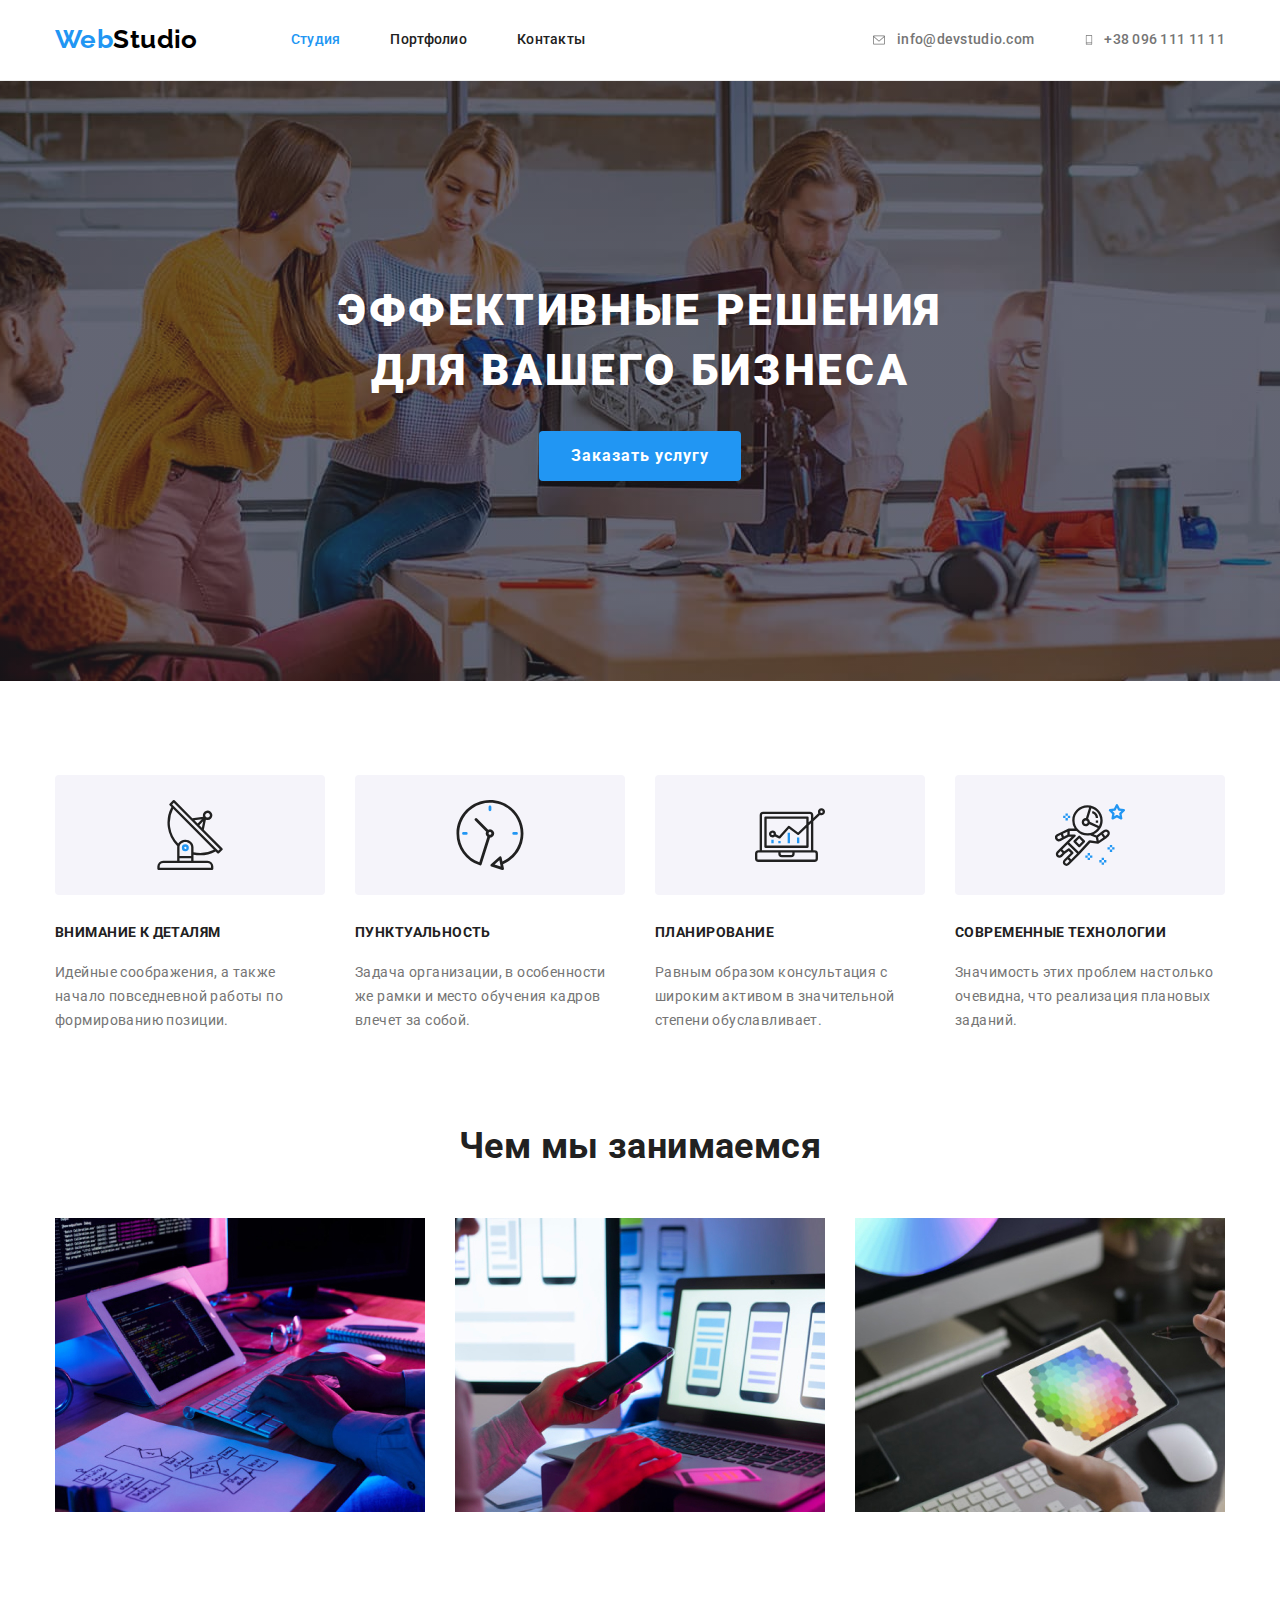
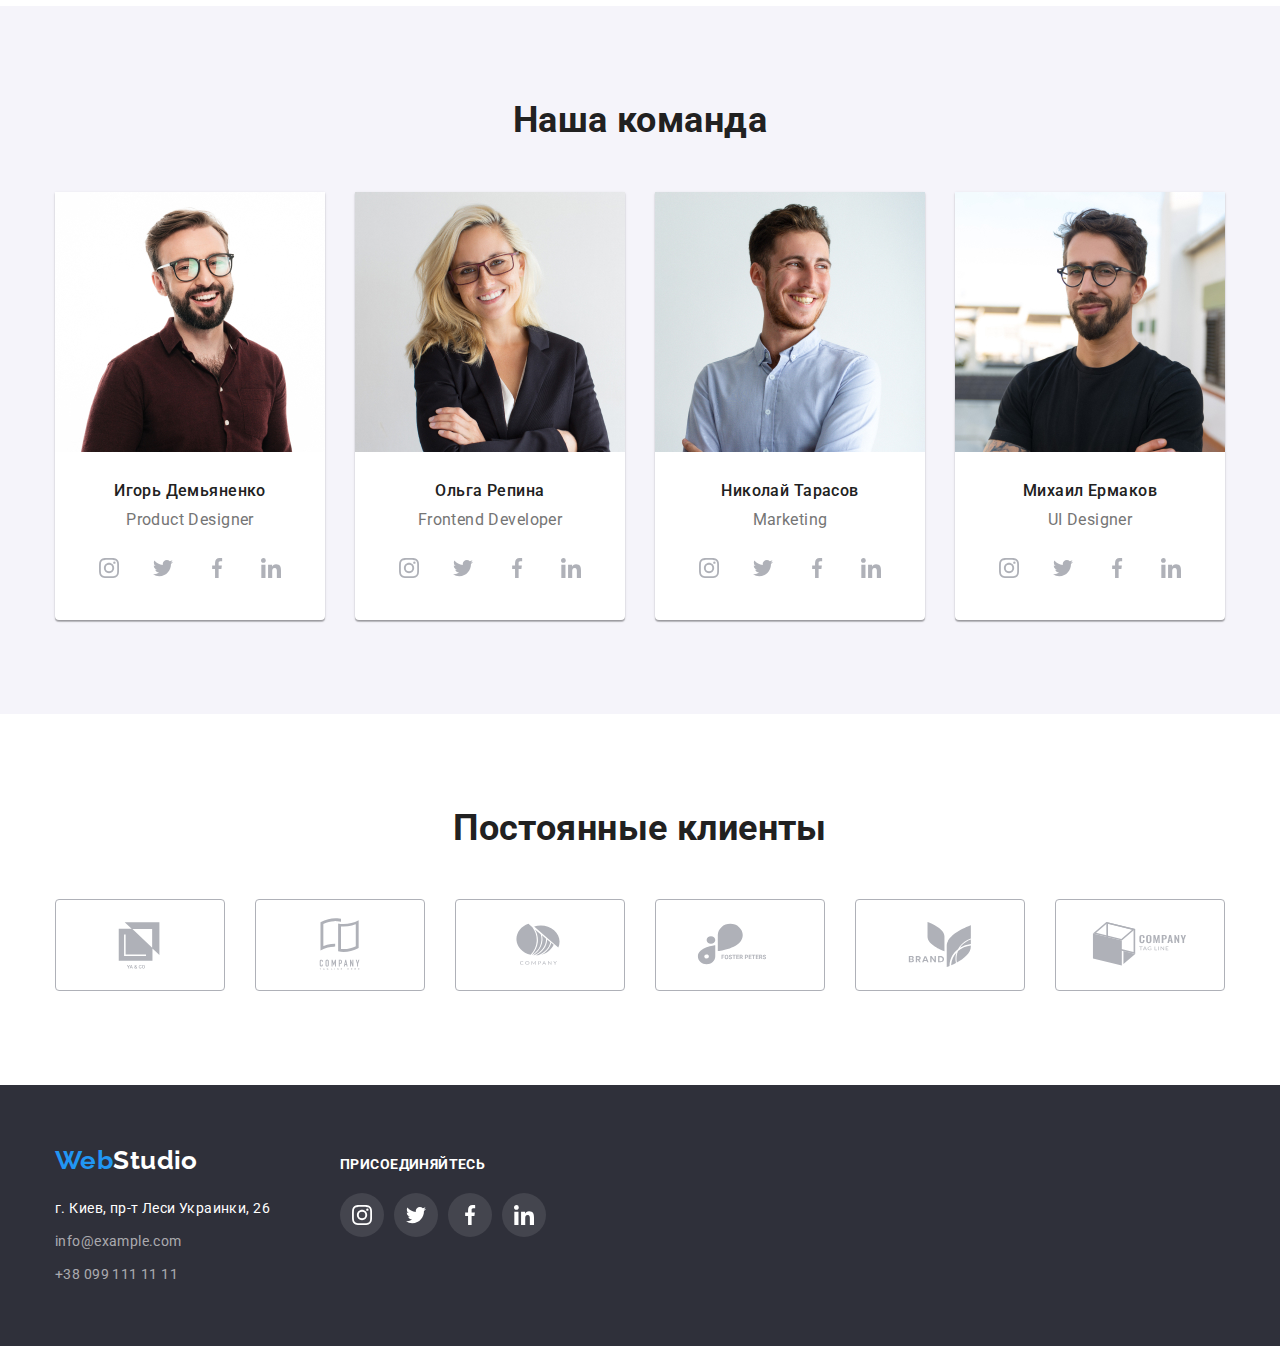
==== index.html @ bf995c3b "Initial commit" ====
<!DOCTYPE html>
<html lang="ru">
  <head>
    <meta charset="UTF-8" />
    <meta http-equiv="X-UA-Compatible" content="IE=edge" />
    <meta name="viewport" content="width=device-width, initial-scale=1.0" />
    <title>WebStudio</title>

    <link rel="preconnect" href="https://fonts.googleapis.com" />
    <link rel="preconnect" href="https://fonts.gstatic.com" crossorigin />
    <link
      href="https://fonts.googleapis.com/css2?family=Raleway:wght@700&family=Roboto:wght@400;500;700;900&display=swap"
      rel="stylesheet"
    />

    <link
      rel="stylesheet"
      href="https://cdnjs.cloudflare.com/ajax/libs/modern-normalize/1.1.0/modern-normalize.min.css"
    />

    <link rel="stylesheet" href="./css/style.css" />
  </head>

  <body>
    <header class="page-header">
      <div class="container main-container">
        <nav class="main-nav">
          <a href="./index.html" class="logo">Web<span class="accent">Studio</span></a>

          <ul class="site-nav list">
            <li class="item"><a href="" class="nav-link current">Студия</a></li>
            <li class="item"><a href="./portfolio.html" class="nav-link">Портфолио</a></li>
            <li class="item"><a href="" class="nav-link">Контакты</a></li>
          </ul>
        </nav>

        <ul class="contact-nav list">
          <li class="item">
            <div class="icon-envelope">
              <a href="mailto:info@devstudio.com" class="contact-link">
                <svg width="16" height="12" class="svg-envelope">
                  <use href="./images/icons.svg#icon-envelope"></use></svg>info@devstudio.com</a>
            </div>
          </li>
          <li class="item">
            <div class="icon-smartphone">
              <a href="tel:+380961111111" class="contact-link">
                <svg width="10" height="16" class="svg-smartphone">
                  <use href="./images/icons.svg#icon-smartphone"></use></svg>+38 096 111 11 11</a>
            </div>
          </li>
        </ul>
      </div>
    </header>
     

    <main>
      <section class="hero">
        <h1 class="hero-tittle">Эффективные решения для вашего бизнеса</h1>
        <button type="button" class="button">Заказать услугу</button>
      </section>

      <section class="section-first">
        <div class="container">
          <h2 class="visually-hidden">Преимущества</h2>
          <ul class="feature-list">
            <li class="item">
              <div class="icon-antenna">
                <svg width="70" height="70">
                  <use href="./images/icons.svg#icon-antenna"></use>
                </svg>
              </div>
              <h3 class="feature-tittle">Внимание к деталям</h3>
              <p class="feature-text">
                Идейные соображения, а также начало повседневной работы по формированию позиции.
              </p>
            </li>
            <li class="item">
              <div class="icon-clock">
                <svg width="70" height="70">
                  <use href="./images/icons.svg#icon-clock"></use>
                </svg>
              </div>
              <h3 class="feature-tittle">Пунктуальность</h3>
              <p class="feature-text">
                Задача организации, в особенности же рамки и место обучения кадров влечет за собой.
              </p>
            </li>
            <li class="item">
              <div class="icon-diagram">
                <svg width="70" height="70">
                  <use href="./images/icons.svg#icon-diagram"></use>
                </svg>
              </div>
              <h3 class="feature-tittle">Планирование</h3>
              <p class="feature-text">
                Равным образом консультация с широким активом в значительной степени обуславливает.
              </p>
            </li>
            <li class="item">
              <div class="icon-astronaut">
                <svg width="70" height="70">
                  <use href="./images/icons.svg#icon-astronaut"></use>
                </svg>
              </div>
              <h3 class="feature-tittle">Современные технологии</h3>
              <p class="feature-text">
                Значимость этих проблем настолько очевидна, что реализация плановых заданий.
              </p>
            </li>
          </ul>
        </div>
      </section>

      <section class="section-second">
        <div class="container">
          <h2 class="section-tittle">Чем мы занимаемся</h2>
          <ul class="feature-list">
            <li class="feature-list-item">
              <img class="services-img" src="./images/box1.jpg" alt="Вид услуги" width="370" />
            </li>
            <li class="feature-list-item">
              <img class="services-img" src="./images/box2.jpg" alt="Вид услуги" width="370" />
            </li>
            <li class="feature-list-item">
              <img class="services-img" src="./images/box3.jpg" alt="Вид услуги" width="370" />
            </li>
          </ul>
        </div>
      </section>

      <section class="section-third">
        <div class="container">
          <h2 class="section-tittle">Наша команда</h2>
          <ul class="feature-list">
            <li class="feature-list-employee">
              <img class="employee-img" src="./images/emp1.jpg" alt="Работник Игорь" width="270" />
              <div class="profession-employee">
                <h3 class="employee-name">Игорь Демьяненко</h3>
                <p class="employee-text">Product Designer</p>
                <ul class="social-network-items">
                  <li class="list">
                    <a href="https://www.instagram.com/" class="link-instagram">
                      <svg width="20" height="20" class="svg-instagram">
                        <use href="./images/icons.svg#icon-instagram"></use>
                      </svg>
                    </a>
                  </li>
                  <li class="list">
                    <a href="https://twitter.com/" class="link-twitter">
                      <svg width="20" height="20" class="svg-twitter">
                        <use href="./images/icons.svg#icon-twitter"></use>
                      </svg>
                    </a>
                  </li>
                  <li class="list">
                    <a href="https://uk-ua.facebook.com/" class="link-facebook">
                      <svg width="20" height="20" class="svg-facebook">
                        <use href="./images/icons.svg#icon-facebook"></use>
                      </svg>
                    </a>
                  </li>
                  <li class="list">
                    <a href="https://ru.linkedin.com/" class="link-linkedin">
                      <svg width="20" height="20" class="svg-linkedin">
                        <use href="./images/icons.svg#icon-linkedin"></use>
                      </svg>
                    </a>
                  </li>
                </ul>
              </div>
            </li>
            <li class="feature-list-employee">
              <img class="employee-img" src="./images/emp2.jpg" alt="Работник Ольга" width="270" />
              <div class="profession-employee">
                <h3 class="employee-name">Ольга Репина</h3>
                <p class="employee-text">Frontend Developer</p>
                <ul class="social-network-items">
                  <li class="list">
                    <a href="https://www.instagram.com/" class="link-instagram">
                      <svg width="20" height="20" class="svg-instagram">
                        <use href="./images/icons.svg#icon-instagram"></use>
                      </svg>
                    </a>
                  </li>
                  <li class="list">
                    <a href="https://twitter.com/" class="link-twitter">
                      <svg width="20" height="20" class="svg-twitter">
                        <use href="./images/icons.svg#icon-twitter"></use>
                      </svg>
                    </a>
                  </li>
                  <li class="list">
                    <a href="https://uk-ua.facebook.com/" class="link-facebook">
                      <svg width="20" height="20" class="svg-facebook">
                        <use href="./images/icons.svg#icon-facebook"></use>
                      </svg>
                    </a>
                  </li>
                  <li class="list">
                    <a href="https://ru.linkedin.com/" class="link-linkedin">
                      <svg width="20" height="20" class="svg-linkedin">
                        <use href="./images/icons.svg#icon-linkedin"></use>
                      </svg>
                    </a>
                  </li>
                </ul>
              </div>
            </li>
            <li class="feature-list-employee">
              <img
                class="employee-img"
                src="./images/emp3.jpg"
                alt="Работник Николай"
                width="270"
              />
              <div class="profession-employee">
                <h3 class="employee-name">Николай Тарасов</h3>
                <p class="employee-text">Marketing</p>
                <ul class="social-network-items">
                  <li class="list">
                    <a href="https://www.instagram.com/" class="link-instagram">
                      <svg width="20" height="20" class="svg-instagram">
                        <use href="./images/icons.svg#icon-instagram"></use>
                      </svg>
                    </a>
                  </li>
                  <li class="list">
                    <a href="https://twitter.com/" class="link-twitter">
                      <svg width="20" height="20" class="svg-twitter">
                        <use href="./images/icons.svg#icon-twitter"></use>
                      </svg>
                    </a>
                  </li>
                  <li class="list">
                    <a href="https://uk-ua.facebook.com/" class="link-facebook">
                      <svg width="20" height="20" class="svg-facebook">
                        <use href="./images/icons.svg#icon-facebook"></use>
                      </svg>
                    </a>
                  </li>
                  <li class="list">
                    <a href="https://ru.linkedin.com/" class="link-linkedin">
                      <svg width="20" height="20" class="svg-linkedin">
                        <use href="./images/icons.svg#icon-linkedin"></use>
                      </svg>
                    </a>
                  </li>
                </ul>
              </div>  
            </li>
            <li class="feature-list-employee">
              <img class="employee-img" src="./images/emp4.jpg" alt="Работник Михаил" width="270" />
              <div class="profession-employee">
                <h3 class="employee-name">Михаил Ермаков</h3>
                <p class="employee-text">UI Designer</p>
                <ul class="social-network-items">
                  <li class="list">
                    <a href="https://www.instagram.com/" class="link-instagram">
                      <svg width="20" height="20" class="svg-instagram">
                        <use href="./images/icons.svg#icon-instagram"></use>
                      </svg>
                    </a>
                  </li>
                  <li class="list">
                    <a href="https://twitter.com/" class="link-twitter">
                      <svg width="20" height="20" class="svg-twitter">
                        <use href="./images/icons.svg#icon-twitter"></use>
                      </svg>
                    </a>
                  </li>
                  <li class="list">
                    <a href="https://uk-ua.facebook.com/" class="link-facebook">
                      <svg width="20" height="20" class="svg-facebook">
                        <use href="./images/icons.svg#icon-facebook"></use>
                      </svg>
                    </a>
                  </li>
                  <li class="list">
                    <a href="https://ru.linkedin.com/" class="link-linkedin">
                      <svg width="20" height="20" class="svg-linkedin">
                        <use href="./images/icons.svg#icon-linkedin"></use>
                      </svg>
                    </a>
                  </li>
                </ul>
              </div>
            </li>
          </ul>
        </div>
      </section>

      <section class="section-fourth">
        <div class="container">
          <h2 class="section-tittle">Постоянные клиенты</h2>
          <ul class="feature-list">
            <li class="feature-list-clients">
              <a href="" class="link-clients">
                <svg width="106" height="60" class="svg-client1">
                  <use href="./images/sprite.svg#icon-client1"></use>
                </svg>
              </a>
            </li>
            <li class="feature-list-clients">
              <a href="" class="link-clients">
                <svg width="106" height="60" class="svg-client2">
                  <use href="./images/sprite.svg#icon-client2"></use>
                </svg>
              </a>
            </li>
            <li class="feature-list-clients">
              <a href="" class="link-clients">
                <svg width="106" height="60" class="svg-client3">
                  <use href="./images/sprite.svg#icon-client3"></use>
                </svg>
              </a>
            </li>
            <li class="feature-list-clients">
              <a href="" class="link-clients">
                <svg width="106" height="60" class="svg-client4">
                  <use href="./images/sprite.svg#icon-client4"></use>
                </svg>
              </a>
            </li>
            <li class="feature-list-clients">
              <a href="" class="link-clients">
                <svg width="106" height="60" class="svg-client5">
                  <use href="./images/sprite.svg#icon-client5"></use>
                </svg>
              </a>
            </li>
            <li class="feature-list-clients">
              <a href="" class="link-clients">
                <svg width="106" height="60" class="svg-client6">
                  <use href="./images/sprite.svg#icon-client6"></use>
                </svg>
              </a>
            </li>
          </ul>
        </div>
      </section>
    </main>

    <footer class="footer">
      <div class="container container-footer">
        <div class="first-footer-flex-container">
          <div class="footer-logo-container">
            <a href="" class="logo">Web<span class="accent">Studio</span></a>
            <address>
              <ul class="footer-contact list">
                <li class="footer-contact-item">
                  <a href="" class="footer-nav-address">г. Киев, пр-т Леси Украинки, 26</a>
                </li>
                <li class="footer-contact-item">
                  <a href="mailto:info@example.com" class="contact-link">info@example.com</a>
                </li>
                <li class="footer-contact-item">
                  <a href="tel:+380991111111" class="contact-link">+38 099 111 11 11</a>
                </li>
              </ul>
            </address>
          </div>
        </div>

        <div class="second-footer-flex-container">
          <h2 class="feature-tittle">Присоединяйтесь</h2>
          <ul class="footer-network-items">
            <li class="list">
              <a href="https://www.instagram.com/" class="link-instagram">
                <svg width="20" height="20" class="svg-inst">
                  <use href="./images/icons.svg#icon-instagram2"></use>
                </svg>
              </a>
            </li>
            <li class="list">
              <a href="https://twitter.com/" class="link-twitter">
                <svg width="20" height="20" class="svg-twitter">
                  <use href="./images/icons.svg#icon-twitter2"></use>
                </svg>
              </a>
            </li>
            <li class="list">
              <a href="https://uk-ua.facebook.com/" class="link-facebook">
                <svg width="20" height="20" class="svg-facebook">
                  <use href="./images/icons.svg#icon-facebook2"></use>
                </svg>
              </a>
            </li>
            <li class="list">
              <a href="https://ru.linkedin.com/" class="link-linkedin">
                <svg width="20" height="20" class="svg-linkedin">
                  <use href="./images/icons.svg#icon-linkedin2"></use>
                </svg>
              </a>
            </li>
          </ul>
        </div>
      </div>
    </footer>
  </body>
</html>
---- css/style.css ----
:root {
  --primary-text-color: #212121;
  --secondary-text-color: #757575;
  --accent-color: #2196f3;
  --bcg-color: #2f303a;
  --primary-letter-spacing: 0.03em;
  --secondary-letter-spacing: 0.02em;
  --hero-letter-spacing: 0.06em;
}

body {
  color: var(--primary-text-color);
  background-color: #fff;

  font-size: 14px;
  font-family: Roboto, sans-serif;
  letter-spacing: var(--primary-letter-spacing);
}

h,
p {
  margin: 0;
}

ul {
  padding: 0;
}

.hero-tittle {
  margin: 0 auto 30px;

  letter-spacing: var(--hero-letter-spacing);
  font-weight: 900;
  font-size: 44px;
  max-width: 696px;
  line-height: 1.36;
  text-align: center;
  text-transform: uppercase;
}

.hero {
  padding: 200px 0px;
  margin: auto;
  text-align: center;

  background-image: linear-gradient(rgba(47, 48, 58, 0.4), rgba(47, 48, 58, 0.4)),
    url('../images/bcg-img.jpg');

  background-repeat: no-repeat;
  background-position: 50% 50%;
  max-width: 1600px;
}

/* Добавляем иконки в хедер и стилизируем их */

/* Конверт */

.icon-envelope {
  fill: #757575;
}

.icon-envelope:hover {
  fill: #2196f3;
}

.svg-envelope {
  margin-right: 10px;
}

.contact-nav .contact-link {
  display: flex;
  align-items: center;
}

/* Телефон */

.icon-smartphone {
  fill: #757575;
}

.icon-smartphone:hover {
  fill: #2196f3;
}

.svg-smartphone {
  margin-right: 10px;
}

/* Добавляем иконки в feature-list и стилизируем их */

.icon-antenna,
.icon-clock,
.icon-diagram,
.icon-astronaut {
  display: flex;
  width: 270px;
  height: 120px;
  background: #f5f4fa;
  border-radius: 4px;
  justify-content: center;
  align-items: center;
  margin-bottom: 30px;
}

/* Добавляем иконки соц.сетей и стилизируем их */

.social-network-items {
  display: flex;
  justify-content: center;
}

.social-network-items li + li {
  margin-left: 10px;
}

.link-instagram,
.link-twitter,
.link-facebook,
.link-linkedin {
  display: flex;
  justify-content: center;
  align-items: center;
  width: 44px;
  height: 44px;
  border-radius: 50%;
}

.link-instagram:hover,
.link-twitter:hover,
.link-facebook:hover,
.link-linkedin:hover,
.link-instagram:focus,
.link-twitter:focus,
.link-facebook:focus,
.link-linkedin:focus {
  background-color: #2196f3;
}

.svg-instagram,
.svg-twitter,
.svg-facebook,
.svg-linkedin {
  fill: #afb1b8;
}

.link-instagram:hover .svg-instagram,
.link-twitter:hover .svg-twitter,
.link-facebook:hover .svg-facebook,
.link-linkedin:hover .svg-linkedin,
.link-instagram:focus .svg-instagram,
.link-twitter:focus .svg-twitter,
.link-facebook:focus .svg-facebook,
.link-linkedin:focus .svg-linkedin {
  fill: #ffffff;
}

/* Стилизируем иконки наших клиентов */

.feature-list-clients {
  width: calc((100%-150px) / 6);
  height: 92px;

  cursor: pointer;
}

.link-clients {
  display: flex;
  justify-content: center;
  align-items: center;
  width: 170px;
  height: 92px;
  border: 1px solid #afb1b8;
  border-radius: 4px;
}

.feature-list-clients:hover .link-clients {
  border: 1px solid #2196f3;
}

.svg-client1,
.svg-client2,
.svg-client3,
.svg-client4,
.svg-client5,
.svg-client6 {
  fill: #afb1b8;
}

.link-clients:hover .svg-client1,
.link-clients:hover .svg-client2,
.link-clients:hover .svg-client3,
.link-clients:hover .svg-client4,
.link-clients:hover .svg-client5,
.link-clients:hover .svg-client6,
.link-clients:focus .svg-client1,
.link-clients:focus .svg-client2,
.link-clients:focus .svg-client3,
.link-clients:focus .svg-client4,
.link-clients:focus .svg-client5,
.link-clients:focus .svg-client6 {
  fill: #2196f3;
}

.both-of-sections,
.section-third,
.section-fourth {
  padding-top: 94px;
  padding-bottom: 94px;
}

h2 {
  margin-top: 0;
  margin-bottom: 0;
}

.feature-list,
.list {
  padding: 0;
  margin: 0;
  list-style: none;
}

.feature-list {
  display: flex;
}

.feature-list .item {
  width: 270px;
}

.projects-description {
  padding: 24px 24px;
  border-bottom: 1px solid #eeeeee;
  border-right: 1px solid #eeeeee;
  border-left: 1px solid #eeeeee;
}

.project-tittle {
  margin-bottom: 4px;
  font-size: 18px;
  line-height: 2;
  letter-spacing: var(--hero-letter-spacing);
}

.project-text {
  margin-top: 0;
  margin-bottom: 0px;
  color: var(--secondary-text-color);
  font-size: 16px;
  line-height: 1.88;
}

.feature-tittle {
  margin-top: 0px;
  margin-bottom: 20px;

  font-size: 14px;
  line-height: 1.14;
  text-transform: uppercase;
}

.logo {
  color: var(--accent-color);

  font-family: Raleway, sans-serif;
  font-weight: 700;
  font-size: 26px;
  line-height: 1.2;
  text-decoration: none;
}

.container > .logo {
  display: inline-block;
  margin-bottom: 20px;
}

.container {
  margin-left: auto;
  margin-right: auto;
  width: 1200px;
  padding-right: 15px;
  padding-left: 15px;
}

.page-header {
  border-bottom: 1px solid #ececec;
}

.accent {
  color: #000000;
}

.footer .logo .accent {
  color: #ffffff;
}

.site-nav .nav-link {
  color: var(--primary-text-color);
}

.contact-nav .contact-link,
.feature-text,
.employee-text {
  color: var(--secondary-text-color);
}

.site-nav .nav-link,
.contact-nav .contact-link,
.footer-nav-address,
.footer-contact .contact-link {
  text-decoration: none;
}

.footer-contact {
  display: inline-block;
}

.footer {
  padding-top: 60px;
  padding-bottom: 60px;
}

.feature-text,
.footer-contact.list {
  line-height: 1.71;
}

.feature-text {
  margin-top: 0;
  margin-bottom: 0;
}

.footer-contact.list {
  font-weight: 400;
}

address {
  font-style: normal;
}

.section-tittle {
  margin-bottom: 50px;

  font-size: 36px;
  line-height: 1.16;
  text-align: center;
}

.employee-name {
  margin-top: 0;
  margin-bottom: 10px;
}

.employee-img {
  display: block;
}

.section-first {
  padding-top: 94px;
  padding-bottom: 94px;
}

.employee-name {
  font-weight: 500;
  font-size: 16px;
  line-height: 1.18;
  text-align: center;
}

.employee-text {
  margin-top: 0;
  margin-bottom: 16px;

  font-size: 16px;
  line-height: 1.18;
  text-align: center;
}

.profession-employee {
  padding-top: 30px;
  padding-bottom: 30px;
  padding-left: 5px;
  padding-right: 5px;
}

.site-nav .nav-link:hover,
.contact-nav .contact-link:hover,
.footer-contact .contact-link:hover,
.site-nav .nav-link:focus,
.contact-nav .contact-link:focus,
.footer-contact .contact-link:focus {
  color: var(--accent-color);
}

.main-container {
  display: flex;
  align-items: center;
}

.portfolio-section {
  padding-top: 94px;
  padding-bottom: 94px;
}

.main-nav {
  display: flex;
  align-items: center;
}

.site-nav,
.contact-nav {
  letter-spacing: var(--secondary-letter-spacing);
  font-weight: 500;
  line-height: 1.14;
}

.visually-hidden {
  position: absolute;
  width: 1px;
  height: 1px;
  margin: -1px;
  border: 0;
  padding: 0;

  white-space: nowrap;
  clip-path: inset(100%);
  clip: rect(0 0 0 0);
  overflow: hidden;
}

.site-nav {
  display: flex;
  margin-left: 93px;
}

.site-nav .item + .item,
.contact-nav .item + .item {
  margin-left: 50px;
}

.site-nav .nav-link {
  display: block;
  padding-top: 32px;
  padding-bottom: 32px;
}

.contact-nav {
  display: flex;
  margin-left: auto;
}

.site-nav .nav-link.current {
  color: var(--accent-color);
}

.button {
  display: inline-block;
  border-radius: 4px;
  padding: 10px 32px;
  min-width: 200px;

  color: #ffffff;
  background-color: var(--accent-color);

  letter-spacing: var(--hero-letter-spacing);
  font-family: 'Roboto';
  font-weight: 700;
  font-size: 16px;
  line-height: 1.88;
  align-items: center;
  text-align: center;

  cursor: pointer;
  border: none;
}

.secondary-button {
  display: block;
  border-radius: 4px;
  padding: 6px 22px;

  color: var(--primary-text-color);
  background-color: #f5f4fa;

  font-family: 'Roboto';
  font-weight: 500;
  font-size: 16px;
  line-height: 1.62;
  text-align: center;
  letter-spacing: var(--primary-letter-spacing);

  cursor: pointer;
  border: none;
}

.currently-active {
  color: #ffffff;
  background-color: #2196f3;
}

.secondary-button:hover,
.secondary-button:focus {
  color: #ffffff;
  background-color: var(--accent-color);

  box-shadow: 0px 3px 1px rgba(0, 0, 0, 0.1), 0px 1px 2px rgba(0, 0, 0, 0.08),
    0px 2px 2px rgba(0, 0, 0, 0.12);
}

.footer,
.hero {
  background-color: var(--bcg-color);
}

.footer-contact .contact-link {
  color: #ffffff99;
}

.footer-nav-address,
.hero-tittle {
  color: #ffffff;
}

.section-second {
  padding-bottom: 94px;
}

.section-third {
  background-color: #f5f4fa;
}

/* 
мелкий текст #757575 
жирный текст #212121
цвет лого черный #000000
цвет лого синий #2196F3
цвет кнопки (accent) #2196F3;
цвет h1 #FFFFFF
цвет фона h1 и футера #2F303A
цвет фона сотрудников #F5F4FA
#FFFFFF99 60% для почты и телефона в футере
*/

/* Ниже селекторы для Портфолио */

.wrap-list {
  display: flex;
  flex-wrap: wrap;
}

.wrap-element {
  width: calc((100% - 60px) / 3);
  margin-right: 30px;
  margin-bottom: 30px;

  cursor: pointer;
}

.wrap-element .footer-img {
  display: block;
}

.link-wrap-element:hover,
.link-wrap-element:focus {
  box-shadow: 0px 1px 1px rgba(0, 0, 0, 0.12), 0px 4px 4px rgba(0, 0, 0, 0.06),
    1px 4px 6px rgba(0, 0, 0, 0.16);
}

.link-wrap-element {
  text-decoration: none;
  color: var(--primary-text-color);
}

.link-wrap-element:hover .projects-description,
.link-wrap-element:focus .projects-description {
  box-shadow: 0px 1px 1px rgba(0, 0, 0, 0.12), 0px 4px 4px rgba(0, 0, 0, 0.06),
    1px 4px 6px rgba(0, 0, 0, 0.16);
}

.wrap-element:nth-child(3n) {
  margin-right: 0px;
}

.wrap-element:nth-last-child(-n + 3) {
  margin-bottom: 0;
}

.list-button {
  display: flex;
  justify-content: center;
  margin-bottom: 50px;
}

.list-button .item + .item {
  margin-left: 8px;
}

h1 {
  margin: 0;
}

.feature-list .item {
  width: calc((100% - 90px) / 4);
}

.feature-list .item + .item,
.feature-list-employee + .feature-list-employee,
.feature-list-item + .feature-list-item,
.feature-list-clients + .feature-list-clients {
  margin-left: 30px;
}

.feature-list-item {
  width: calc((100% - 60px) / 3);
}

.services-img {
  display: block;
}

.feature-list-employee {
  width: calc((100% - 90px) / 4);
  background-color: #ffffff;

  box-shadow: 0px 1px 3px rgb(0 0 0 / 12%), 0px 1px 1px rgb(0 0 0 / 14%),
    0px 2px 1px rgb(0 0 0 / 20%);
  border-radius: 0px 0px 4px 4px;
}

.footer-contact-item:not(:last-child) {
  margin-bottom: 9px;
}

.first-footer-flex-container {
  display: inline-flex;
}

.second-footer-flex-container {
  margin-left: 70px;
}

.second-footer-flex-container .feature-tittle {
  color: #ffffff;
}

.second-footer-flex-container ul {
  margin: 0;
  padding: 0;
}

.footer-network-items {
  display: inline-flex;
}

.footer-network-items li + li {
  margin-left: 10px;
}

/* Добавляем иконки в футере */

.first-footer-flex-container .logo {
  display: block;
  margin-bottom: 20px;
}

.footer-network-items a {
  background-color: rgba(255, 255, 255, 0.1);
}

.container-footer {
  display: flex;
  align-items: baseline;
}
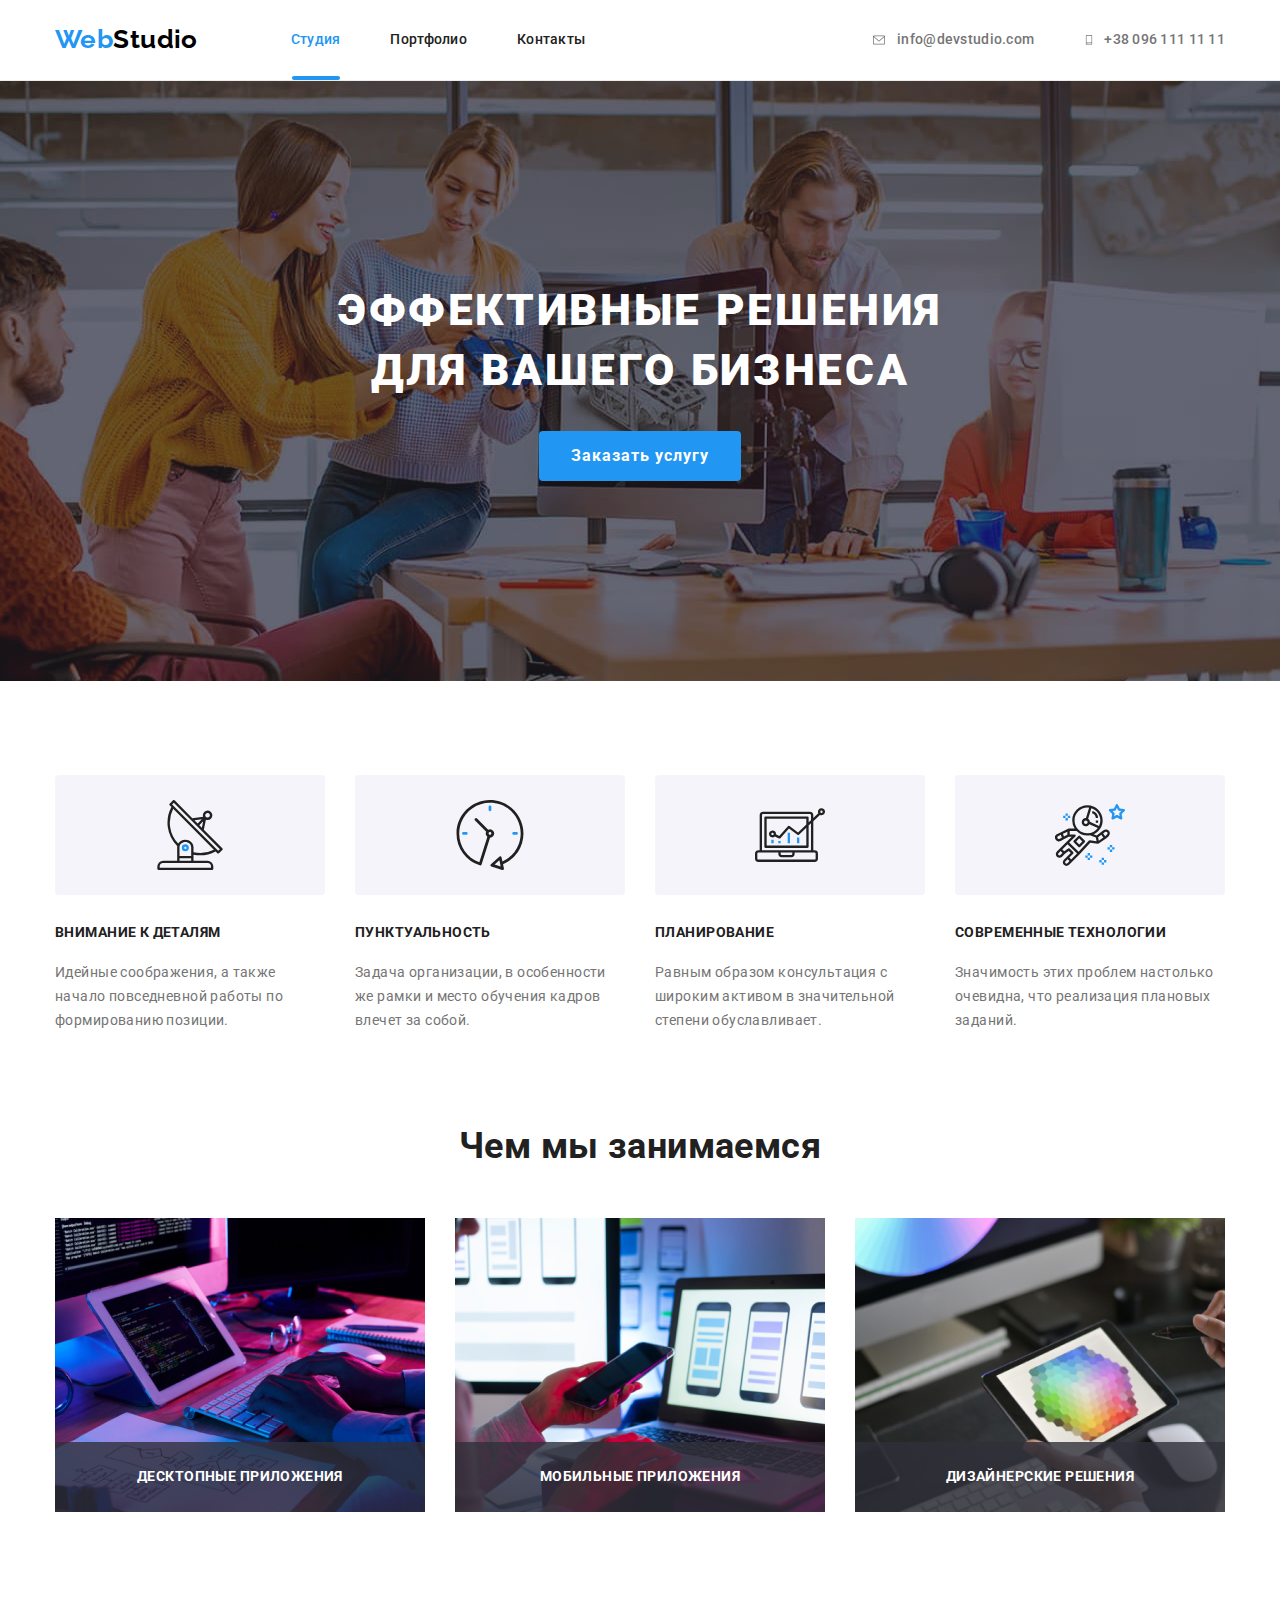
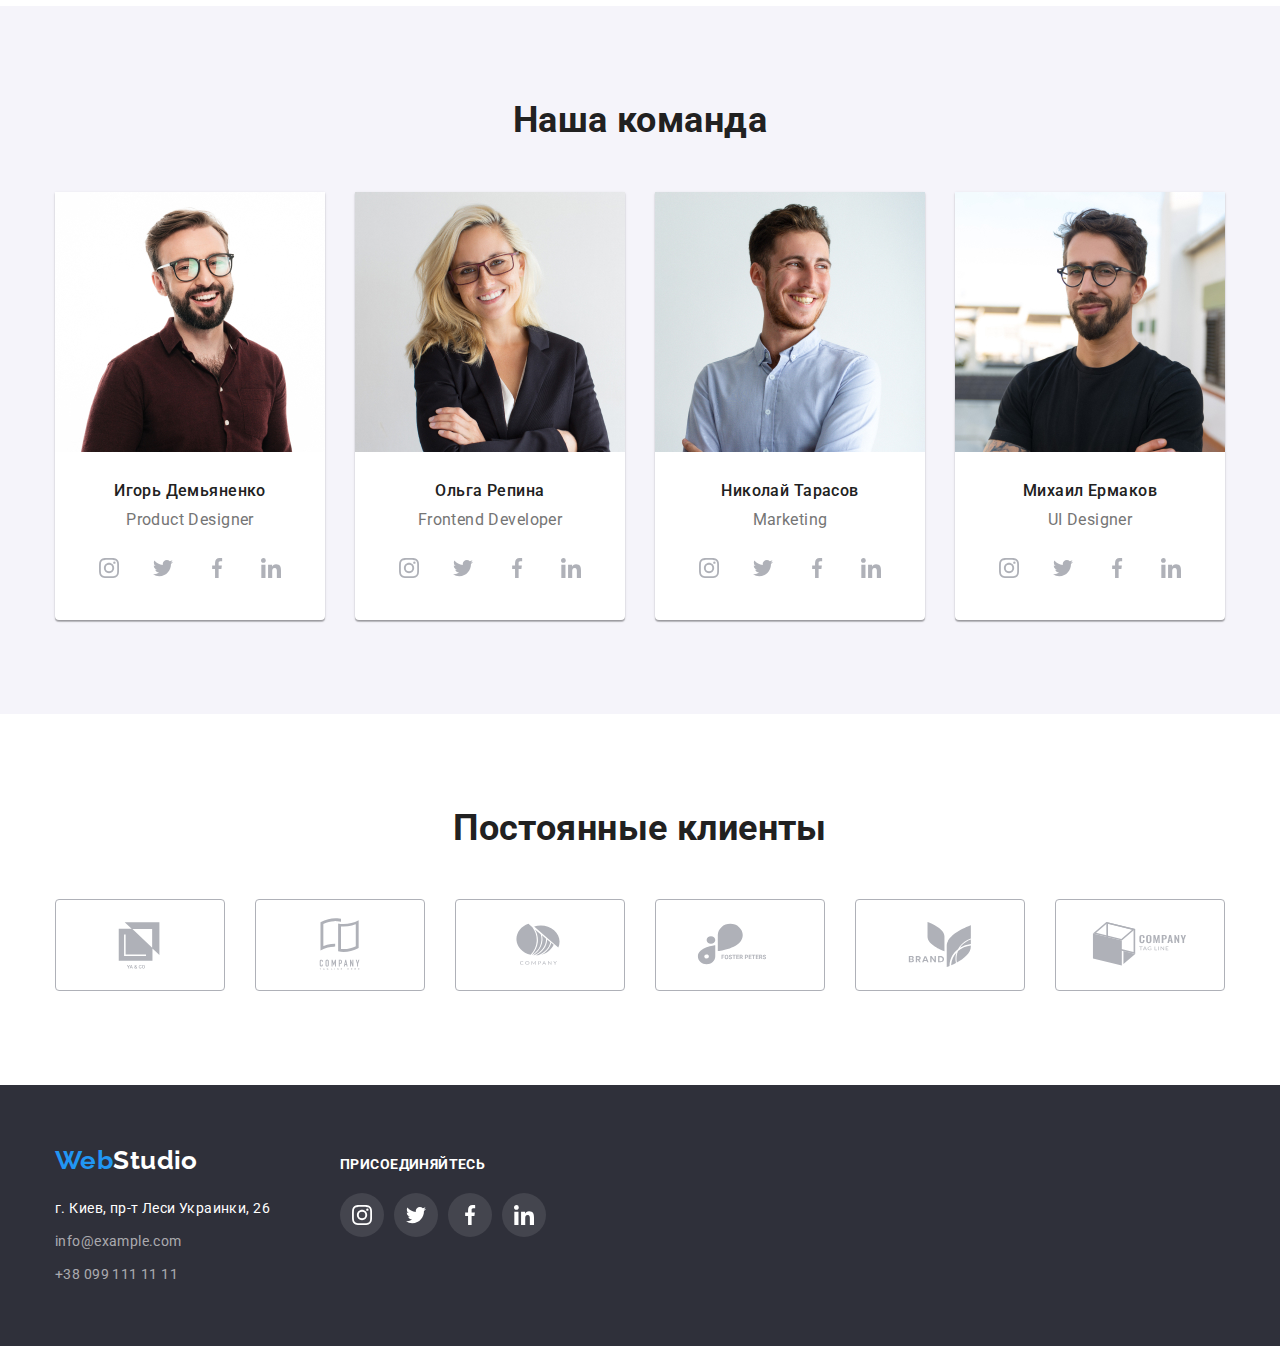
==== commit f55ab152: "Сохраняет код после 1-го дня изучения 5-го модуля" ====
--- a/index.html
+++ b/index.html
@@ -28,9 +28,9 @@
           <a href="./index.html" class="logo">Web<span class="accent">Studio</span></a>
 
           <ul class="site-nav list">
-            <li class="item"><a href="" class="nav-link current">Студия</a></li>
+            <li class="item item-strip"><a href="" class="nav-link current">Студия</a></li> 
             <li class="item"><a href="./portfolio.html" class="nav-link">Портфолио</a></li>
-            <li class="item"><a href="" class="nav-link">Контакты</a></li>
+            <li class="item"><a href="./contact.html" class="nav-link">Контакты</a></li>
           </ul>
         </nav>
 
@@ -118,12 +118,21 @@
           <ul class="feature-list">
             <li class="feature-list-item">
               <img class="services-img" src="./images/box1.jpg" alt="Вид услуги" width="370" />
+              <div class="label">
+                <p>Десктопные приложения</p>
+              </div>
             </li>
             <li class="feature-list-item">
               <img class="services-img" src="./images/box2.jpg" alt="Вид услуги" width="370" />
+              <div class="label">
+                <p>Мобильные приложения</p>
+              </div>
             </li>
             <li class="feature-list-item">
               <img class="services-img" src="./images/box3.jpg" alt="Вид услуги" width="370" />
+              <div class="label">
+                <p>Дизайнерские решения</p>
+              </div>
             </li>
           </ul>
         </div>
@@ -397,5 +406,6 @@
         </div>
       </div>
     </footer>
+
   </body>
 </html>
--- a/css/style.css
+++ b/css/style.css
@@ -453,6 +453,42 @@
   color: var(--accent-color);
 }
 
+/* Делаем полосу под "Студия" при ховере */
+
+.item-strip {
+  position: relative;
+}
+
+.nav-link.current::after {
+  position: absolute;
+  content: '';
+  width: 48px;
+  height: 4px;
+  bottom: 0px;
+  right: 0px;
+  background-color: #2196F3;
+  border-radius: 2px;
+  /* display: none; */
+}
+
+/* .nav-link.current:hover::after,
+.nav-link.current:focus::after {
+  display: inline-flex;
+} */
+
+/* Делаем полосу под "Портфолио" при ховере */
+
+.site-nav .current-portfolio::after {
+  position: absolute;
+  content: '';
+  width: 78px;
+  height: 4px;
+  bottom: 0px;
+  right: 0px;
+  background-color: #2196F3;
+  border-radius: 2px;
+}
+
 .button {
   display: inline-block;
   border-radius: 4px;
@@ -472,6 +508,10 @@
 
   cursor: pointer;
   border: none;
+}
+
+.button:hover {
+  background-color: #188CE8;
 }
 
 .secondary-button {
@@ -556,8 +596,41 @@
   cursor: pointer;
 }
 
-.wrap-element .footer-img {
+.wrap-element .wrap-img {
   display: block;
+}
+
+/* Делаем overlay для наших проектов */
+
+.wrap-element {
+  position: relative;
+}
+
+.overlay-text {
+  position: absolute;
+  width: 370px;
+  height: 294px;
+  top: 0px;
+  background-color: rgba(33, 150, 243, 0.9);
+
+  display: flex;
+  justify-content: center;
+  align-items: center;
+
+  color: #FFFFFF;
+  line-height: 1.55;
+  padding: 63px 24px;
+  font-size: 18px;
+}
+
+
+.is-hidden {
+  opacity: 0;
+}
+
+.link-wrap-element:hover .overlay-text,
+.link-wrap-element:focus .overlay-text {
+  opacity: 1;
 }
 
 .link-wrap-element:hover,
@@ -611,7 +684,29 @@
 }
 
 .feature-list-item {
+  position: relative;
+
   width: calc((100% - 60px) / 3);
+}
+
+/* Добавляет подпись под нашими услугами */
+
+.label  {
+  position: absolute;
+  width: 370px;
+  height: 70px;
+  right: 0px;
+  bottom: 0px;
+  background-color: rgba(48, 48, 58, 0.8);
+
+  display: flex;
+  justify-content: center;
+  align-items: center;
+
+  font-weight: 700;
+  color: #FFFFFF;
+  line-height: 1.14;
+  text-transform: uppercase;
 }
 
 .services-img {
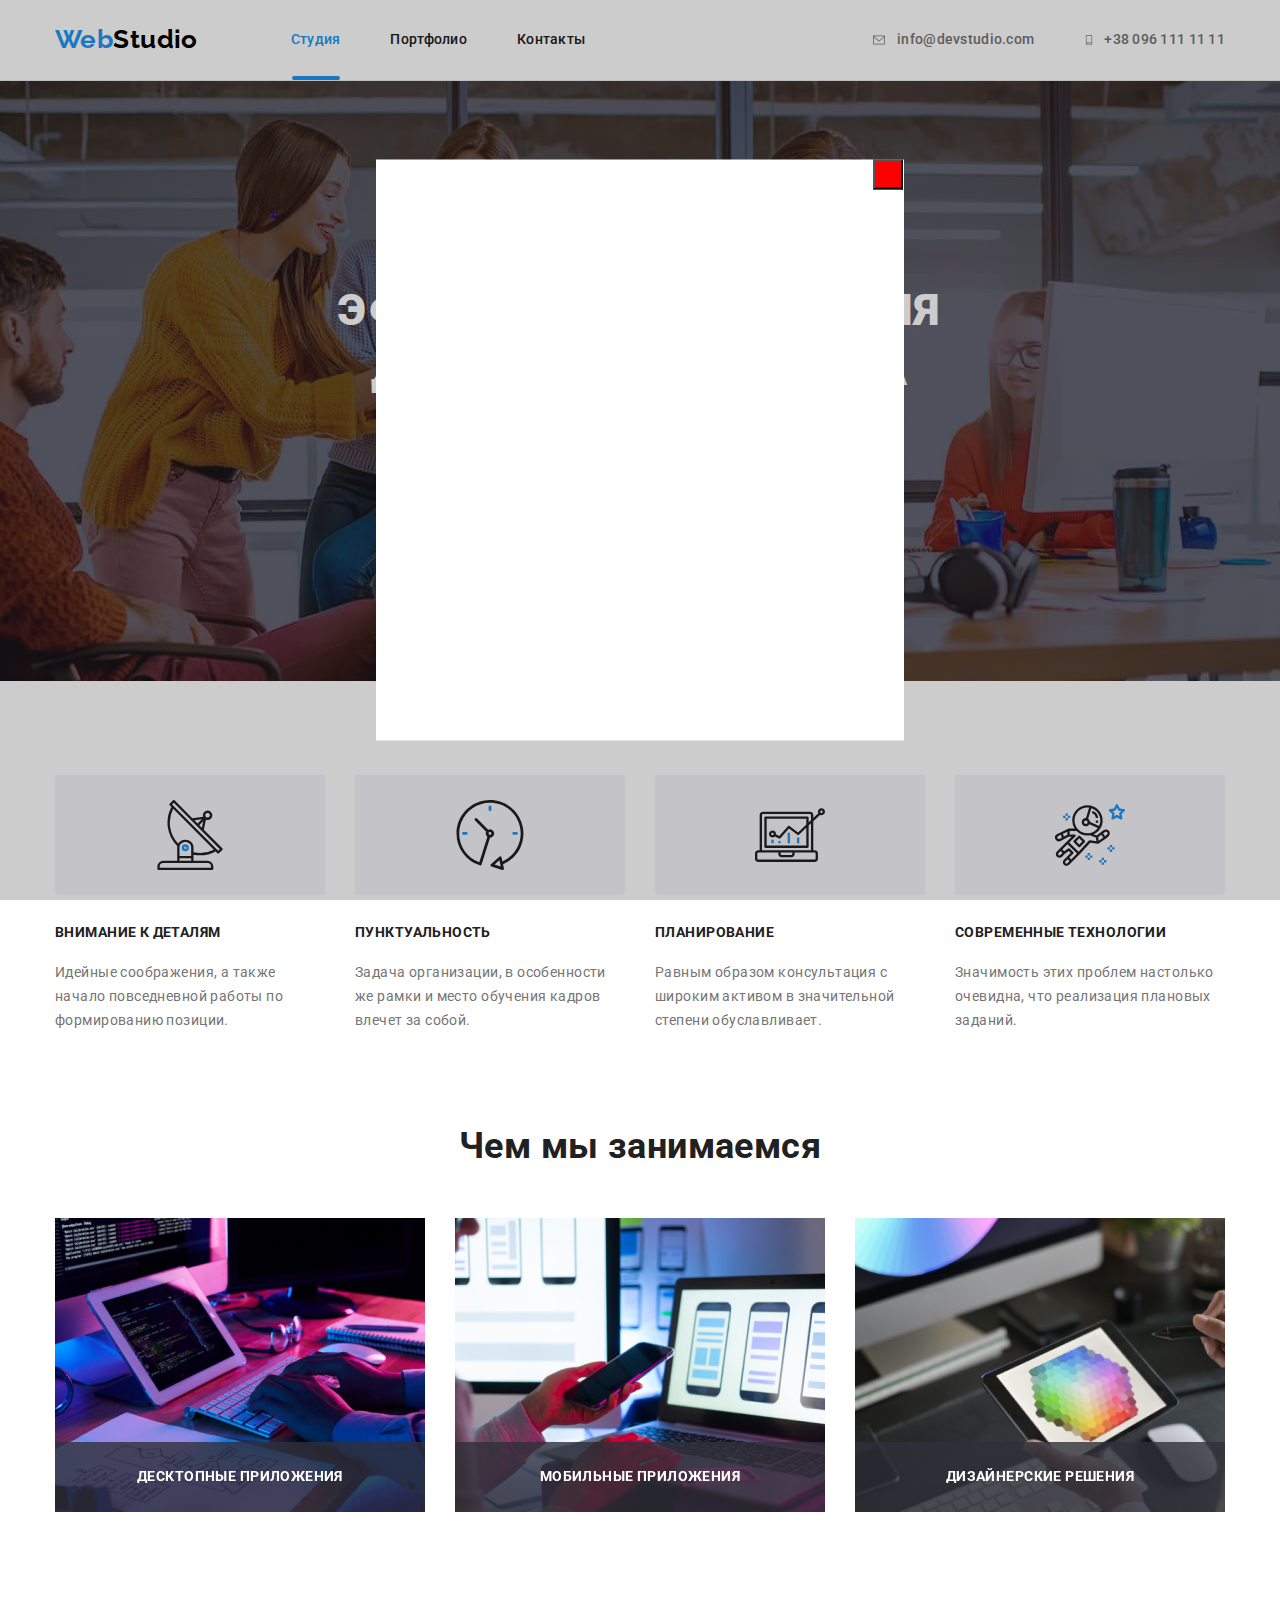
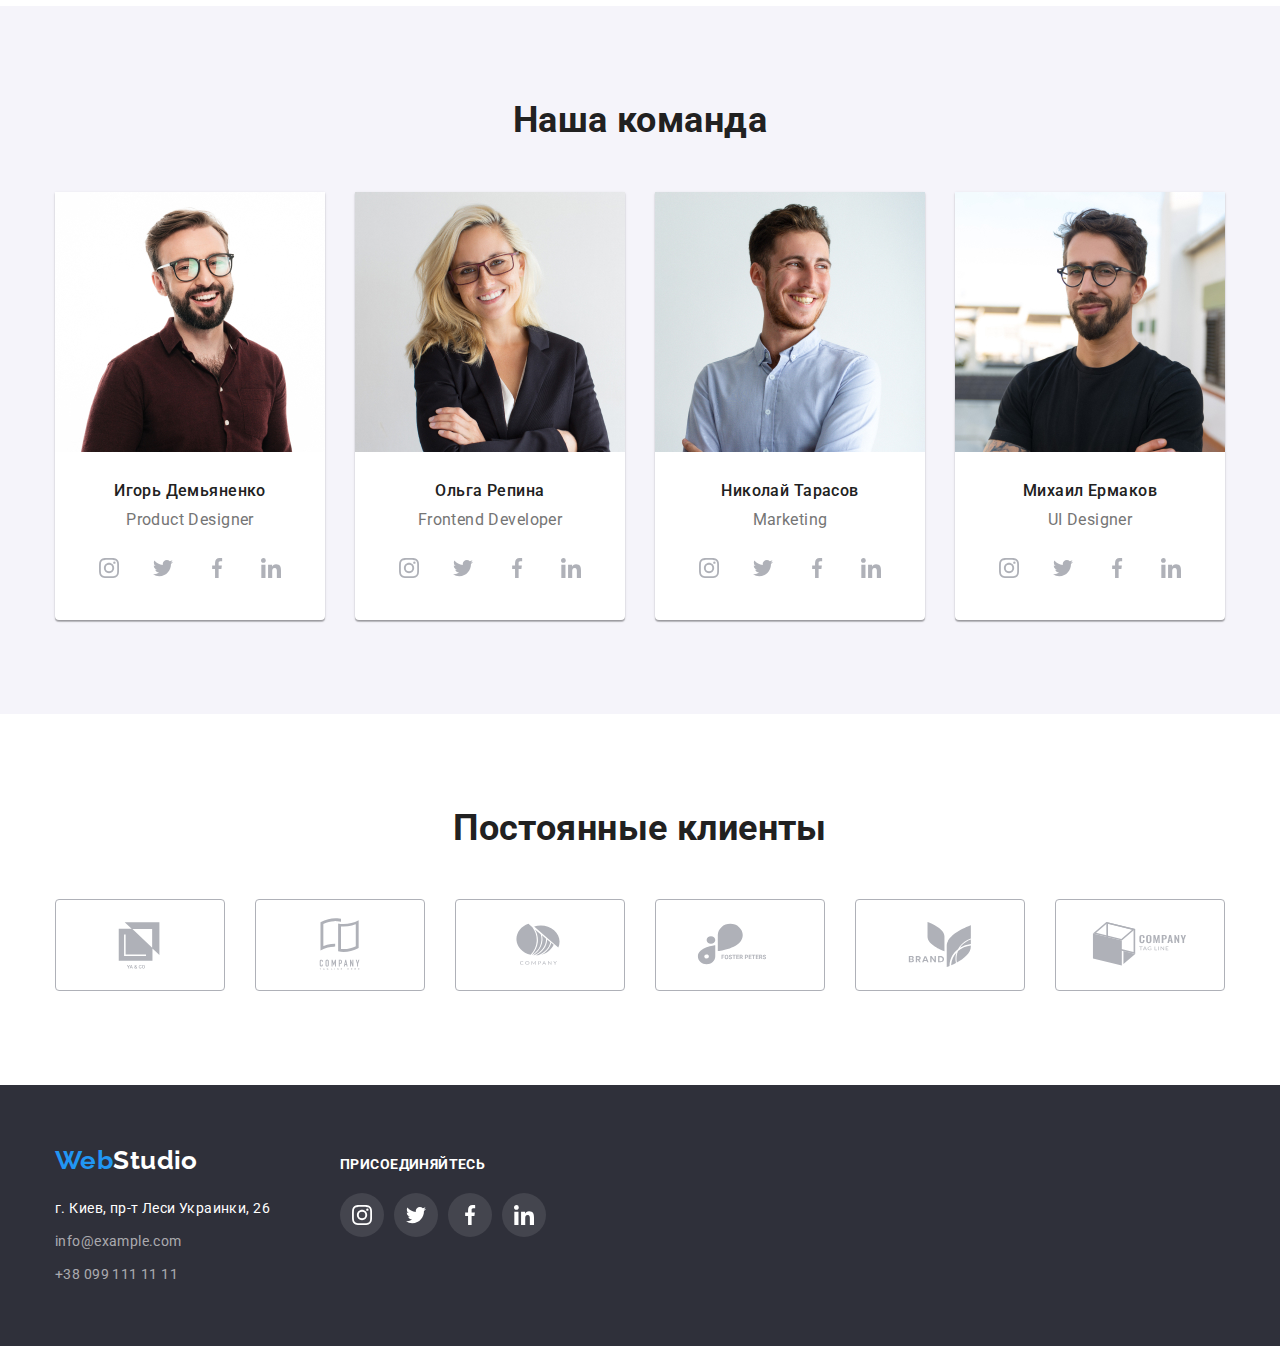
==== commit 42913a19: "Сохраняет код после 4-го дня изучения 5-го модуля" ====
--- a/index.html
+++ b/index.html
@@ -26,6 +26,8 @@
       <div class="container main-container">
         <nav class="main-nav">
           <a href="./index.html" class="logo">Web<span class="accent">Studio</span></a>
+
+          <!-- Здесь есть тренировочный файл -->
 
           <ul class="site-nav list">
             <li class="item item-strip"><a href="" class="nav-link current">Студия</a></li> 
@@ -57,8 +59,16 @@
     <main>
       <section class="hero">
         <h1 class="hero-tittle">Эффективные решения для вашего бизнеса</h1>
-        <button type="button" class="button">Заказать услугу</button>
+        <button type="button" class="button" data-modal-open>Заказать услугу</button>
+
+        <div class="backdrop is-hidden" data-modal>
+          <div class="modal">
+            <button class="backdrop-button" data-modal-close></button>
+          </div>
+        </div>
       </section>
+
+
 
       <section class="section-first">
         <div class="container">
@@ -117,19 +127,19 @@
           <h2 class="section-tittle">Чем мы занимаемся</h2>
           <ul class="feature-list">
             <li class="feature-list-item">
-              <img class="services-img" src="./images/box1.jpg" alt="Вид услуги" width="370" />
+              <img class="services-img" src="./images/jpg/box1.jpg" alt="Вид услуги" width="370" />
               <div class="label">
                 <p>Десктопные приложения</p>
               </div>
             </li>
             <li class="feature-list-item">
-              <img class="services-img" src="./images/box2.jpg" alt="Вид услуги" width="370" />
+              <img class="services-img" src="./images/jpg/box2.jpg" alt="Вид услуги" width="370" />
               <div class="label">
                 <p>Мобильные приложения</p>
               </div>
             </li>
             <li class="feature-list-item">
-              <img class="services-img" src="./images/box3.jpg" alt="Вид услуги" width="370" />
+              <img class="services-img" src="./images/jpg/box3.jpg" alt="Вид услуги" width="370" />
               <div class="label">
                 <p>Дизайнерские решения</p>
               </div>
@@ -143,7 +153,7 @@
           <h2 class="section-tittle">Наша команда</h2>
           <ul class="feature-list">
             <li class="feature-list-employee">
-              <img class="employee-img" src="./images/emp1.jpg" alt="Работник Игорь" width="270" />
+              <img class="employee-img" src="./images/jpg/emp1.jpg" alt="Работник Игорь" width="270" />
               <div class="profession-employee">
                 <h3 class="employee-name">Игорь Демьяненко</h3>
                 <p class="employee-text">Product Designer</p>
@@ -180,7 +190,7 @@
               </div>
             </li>
             <li class="feature-list-employee">
-              <img class="employee-img" src="./images/emp2.jpg" alt="Работник Ольга" width="270" />
+              <img class="employee-img" src="./images/jpg/emp2.jpg" alt="Работник Ольга" width="270" />
               <div class="profession-employee">
                 <h3 class="employee-name">Ольга Репина</h3>
                 <p class="employee-text">Frontend Developer</p>
@@ -219,7 +229,7 @@
             <li class="feature-list-employee">
               <img
                 class="employee-img"
-                src="./images/emp3.jpg"
+                src="./images/jpg/emp3.jpg"
                 alt="Работник Николай"
                 width="270"
               />
@@ -259,7 +269,7 @@
               </div>  
             </li>
             <li class="feature-list-employee">
-              <img class="employee-img" src="./images/emp4.jpg" alt="Работник Михаил" width="270" />
+              <img class="employee-img" src="./images/jpg/emp4.jpg" alt="Работник Михаил" width="270" />
               <div class="profession-employee">
                 <h3 class="employee-name">Михаил Ермаков</h3>
                 <p class="employee-text">UI Designer</p>
@@ -306,42 +316,42 @@
             <li class="feature-list-clients">
               <a href="" class="link-clients">
                 <svg width="106" height="60" class="svg-client1">
-                  <use href="./images/sprite.svg#icon-client1"></use>
+                  <use href="./images/clients.svg#icon-client1"></use>
                 </svg>
               </a>
             </li>
             <li class="feature-list-clients">
               <a href="" class="link-clients">
                 <svg width="106" height="60" class="svg-client2">
-                  <use href="./images/sprite.svg#icon-client2"></use>
+                  <use href="./images/clients.svg#icon-client2"></use>
                 </svg>
               </a>
             </li>
             <li class="feature-list-clients">
               <a href="" class="link-clients">
                 <svg width="106" height="60" class="svg-client3">
-                  <use href="./images/sprite.svg#icon-client3"></use>
+                  <use href="./images/clients.svg#icon-client3"></use>
                 </svg>
               </a>
             </li>
             <li class="feature-list-clients">
               <a href="" class="link-clients">
                 <svg width="106" height="60" class="svg-client4">
-                  <use href="./images/sprite.svg#icon-client4"></use>
+                  <use href="./images/clients.svg#icon-client4"></use>
                 </svg>
               </a>
             </li>
             <li class="feature-list-clients">
               <a href="" class="link-clients">
                 <svg width="106" height="60" class="svg-client5">
-                  <use href="./images/sprite.svg#icon-client5"></use>
+                  <use href="./images/clients.svg#icon-client5"></use>
                 </svg>
               </a>
             </li>
             <li class="feature-list-clients">
               <a href="" class="link-clients">
                 <svg width="106" height="60" class="svg-client6">
-                  <use href="./images/sprite.svg#icon-client6"></use>
+                  <use href="./images/clients.svg#icon-client6"></use>
                 </svg>
               </a>
             </li>
@@ -406,6 +416,6 @@
         </div>
       </div>
     </footer>
-
+    <script src="./js/modal.js"></script>
   </body>
 </html>
--- a/css/style.css
+++ b/css/style.css
@@ -6,6 +6,8 @@
   --primary-letter-spacing: 0.03em;
   --secondary-letter-spacing: 0.02em;
   --hero-letter-spacing: 0.06em;
+  --transition-duration: 250ms;
+  --timing-function: cubic-bezier(0.4, 0, 0.2, 1);
 }
 
 body {
@@ -44,7 +46,7 @@
   text-align: center;
 
   background-image: linear-gradient(rgba(47, 48, 58, 0.4), rgba(47, 48, 58, 0.4)),
-    url('../images/bcg-img.jpg');
+    url('../images/jpg/bcg-img.jpg');
 
   background-repeat: no-repeat;
   background-position: 50% 50%;
@@ -123,6 +125,10 @@
   width: 44px;
   height: 44px;
   border-radius: 50%;
+
+  transition-property: background-color;
+  transition-duration: var(--transition-duration);
+  transition-timing-function: var(--timing-function);
 }
 
 .link-instagram:hover,
@@ -171,6 +177,10 @@
   height: 92px;
   border: 1px solid #afb1b8;
   border-radius: 4px;
+
+  transition-property: border;
+  transition-duration: var(--transition-duration);
+  transition-timing-function: var(--timing-function);
 }
 
 .feature-list-clients:hover .link-clients {
@@ -184,6 +194,10 @@
 .svg-client5,
 .svg-client6 {
   fill: #afb1b8;
+
+  transition-property: fill;
+  transition-duration: 250ms;
+  transition-timing-function: cubic-bezier(0.4, 0, 0.2, 1);
 }
 
 .link-clients:hover .svg-client1,
@@ -383,6 +397,14 @@
   padding-right: 5px;
 }
 
+.site-nav .nav-link,
+.contact-nav .contact-link,
+.footer-contact .contact-link {
+  transition-property: color;
+  transition-duration: var(--transition-duration);
+  transition-timing-function: var(--timing-function);
+}
+
 .site-nav .nav-link:hover,
 .contact-nav .contact-link:hover,
 .footer-contact .contact-link:hover,
@@ -508,6 +530,10 @@
 
   cursor: pointer;
   border: none;
+
+  transition-property: background-color;
+  transition-duration: var(--transition-duration);
+  transition-timing-function: var(--timing-function);
 }
 
 .button:hover {
@@ -531,6 +557,10 @@
 
   cursor: pointer;
   border: none;
+
+  transition-property: background-color, box-shadow;
+  transition-duration: var(--transition-duration);
+  transition-timing-function: var(--timing-function);
 }
 
 .currently-active {
@@ -598,45 +628,32 @@
 
 .wrap-element .wrap-img {
   display: block;
+  position: relative;
 }
 
 /* Делаем overlay для наших проектов */
 
 .wrap-element {
   position: relative;
+  overflow: hidden;
 }
 
 .overlay-text {
   position: absolute;
-  width: 370px;
+  top: 0;
   height: 294px;
-  top: 0px;
-  background-color: rgba(33, 150, 243, 0.9);
-
-  display: flex;
-  justify-content: center;
-  align-items: center;
-
-  color: #FFFFFF;
+  transform: translateY(100%);
+  opacity: 0;
+
+  background-color: #2196f3;
+  color: #ffffff;
   line-height: 1.55;
   padding: 63px 24px;
   font-size: 18px;
-}
-
-
-.is-hidden {
-  opacity: 0;
-}
-
-.link-wrap-element:hover .overlay-text,
-.link-wrap-element:focus .overlay-text {
-  opacity: 1;
-}
-
-.link-wrap-element:hover,
-.link-wrap-element:focus {
-  box-shadow: 0px 1px 1px rgba(0, 0, 0, 0.12), 0px 4px 4px rgba(0, 0, 0, 0.06),
-    1px 4px 6px rgba(0, 0, 0, 0.16);
+
+  transition-property: background-color, transform, opacity;
+  transition-duration: var(--transition-duration);
+  transition-timing-function: var(--timing-function);
 }
 
 .link-wrap-element {
@@ -644,8 +661,22 @@
   color: var(--primary-text-color);
 }
 
-.link-wrap-element:hover .projects-description,
-.link-wrap-element:focus .projects-description {
+
+.link-wrap-element:hover .overlay-text,
+.link-wrap-element:focus .overlay-text {
+  background-color: rgba(33, 150, 243, 0.9);
+  transform: translateY(0);
+  opacity: 1;
+}
+
+.wrap-element {
+  transition-property: box-shadow;
+  transition-duration: var(--transition-duration);
+  transition-timing-function: var(--timing-function);
+}
+
+.wrap-element:hover,
+.wrap-element:focus {
   box-shadow: 0px 1px 1px rgba(0, 0, 0, 0.12), 0px 4px 4px rgba(0, 0, 0, 0.06),
     1px 4px 6px rgba(0, 0, 0, 0.16);
 }
@@ -766,3 +797,45 @@
   display: flex;
   align-items: baseline;
 }
+
+/* Делаем бекдроп */
+
+.backdrop {
+  position: fixed;
+  top: 0;
+  left: 0;
+  width: 100%;
+  height: 100%;
+
+  
+  background-color: rgba(0, 0, 0, 0.2);
+}
+
+
+.backdrop.is-hidden {
+  opacity: 1;
+  pointer-events: none;
+}
+
+.modal {
+  position: absolute;
+  width: 528px;
+  height: 581px;
+  top: 50%;
+  left: 50%;
+  transform: translate(-50%, -50%);
+
+  background-color: #FFFFFF;
+}
+
+.backdrop-button {
+  position: relative;
+  width: 30px;
+  height: 30px;
+  top: 0%;
+  left: 47%;
+
+  fill: #000000;
+  background-color: red;
+}
+
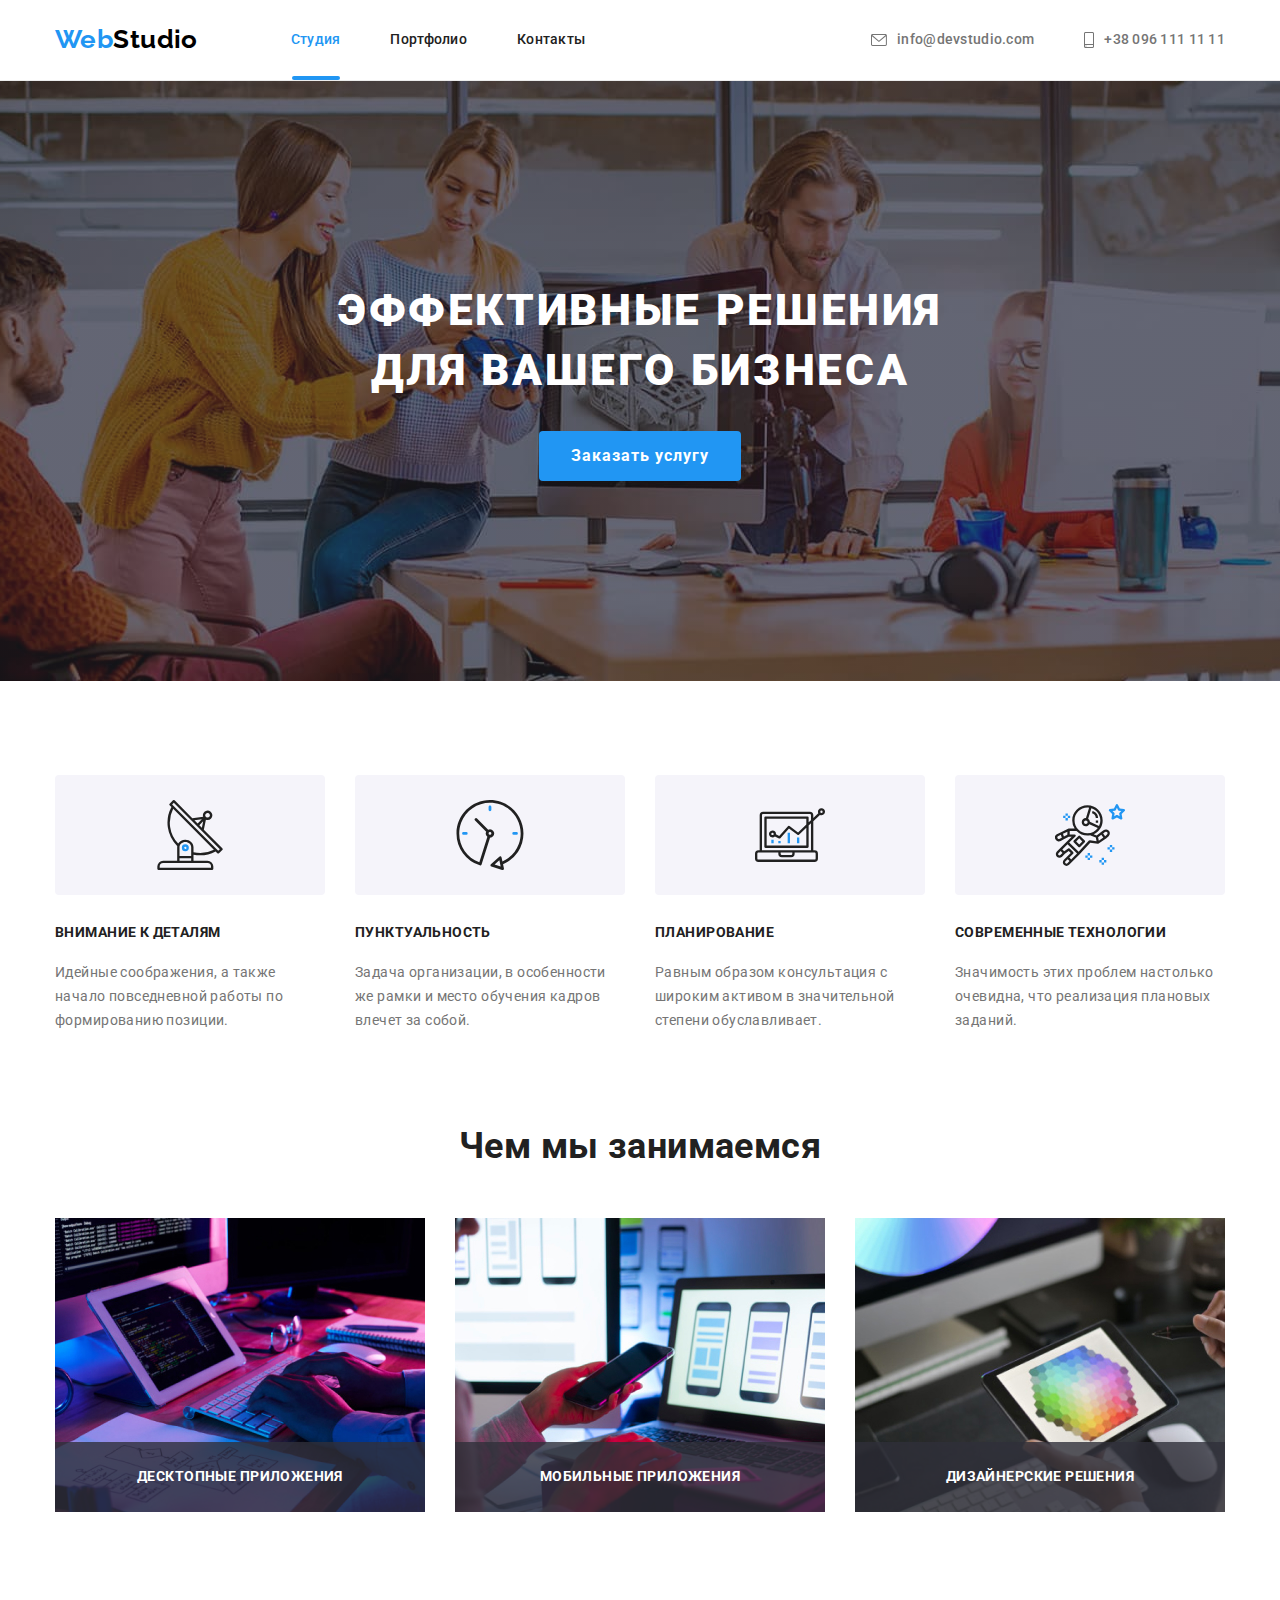
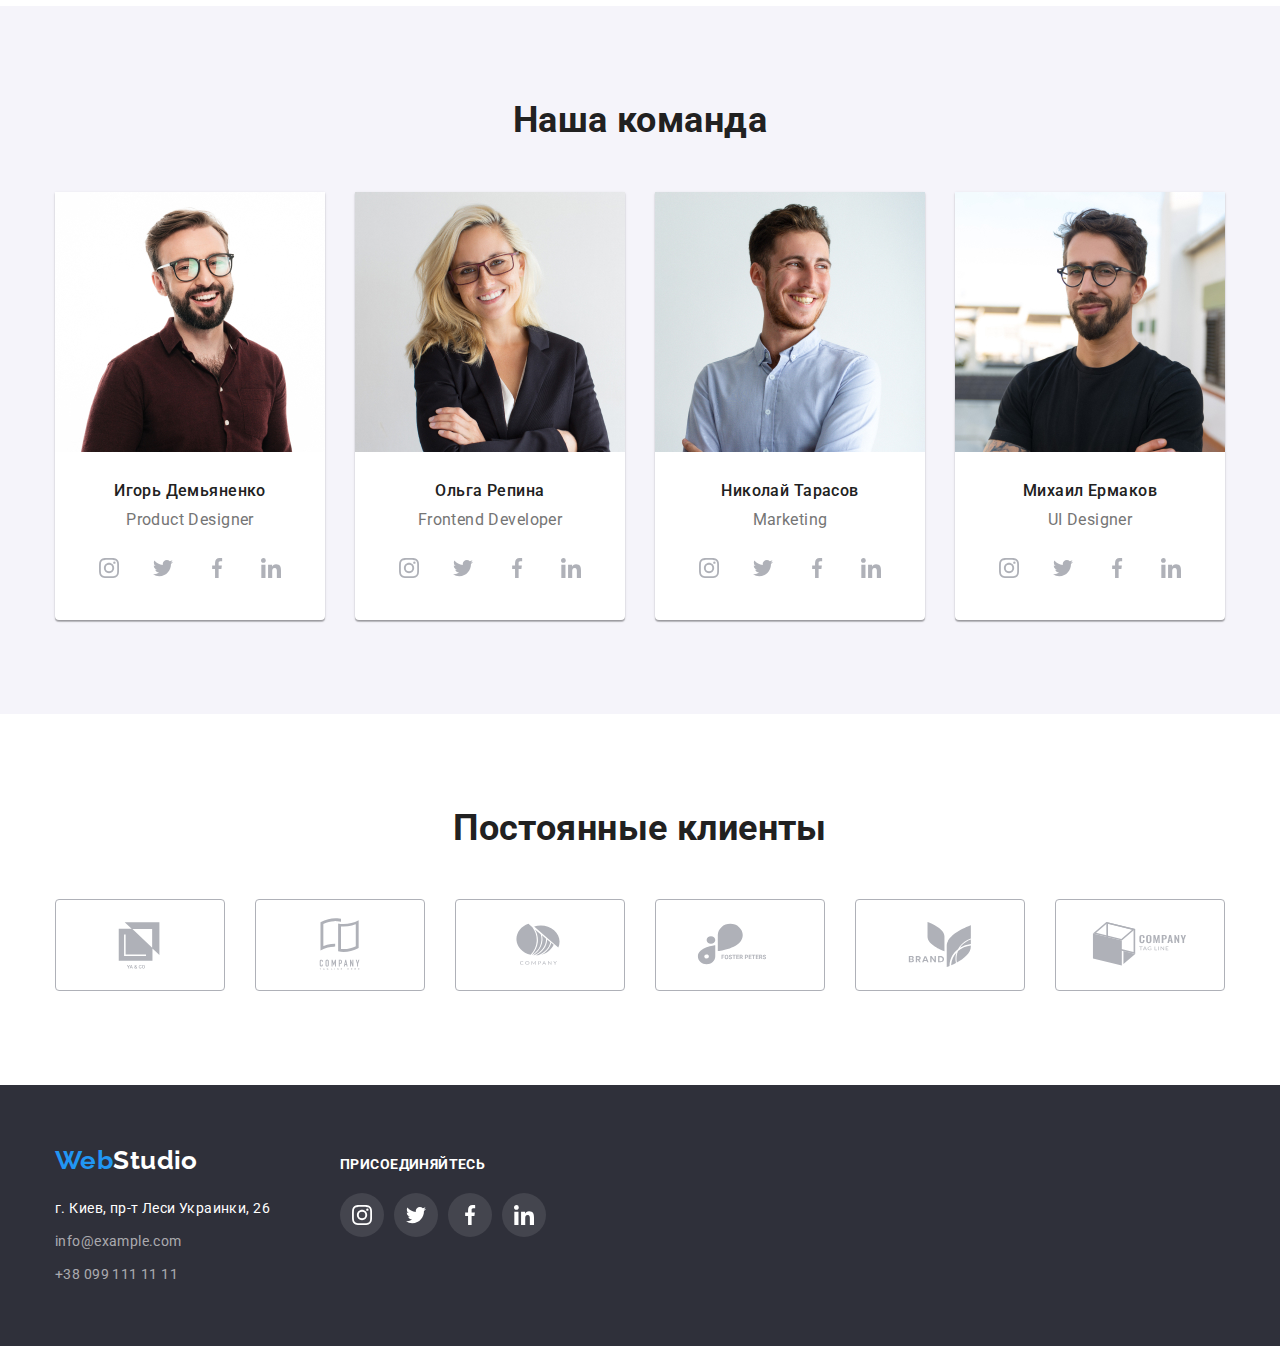
==== commit e31a09c2: "Сохраняет код после 5-го дня изучения 5-го модуля" ====
--- a/index.html
+++ b/index.html
@@ -41,14 +41,14 @@
             <div class="icon-envelope">
               <a href="mailto:info@devstudio.com" class="contact-link">
                 <svg width="16" height="12" class="svg-envelope">
-                  <use href="./images/icons.svg#icon-envelope"></use></svg>info@devstudio.com</a>
+                  <use href="./images/phone-env.svg#icon-envelope"></use></svg>info@devstudio.com</a>
             </div>
           </li>
           <li class="item">
             <div class="icon-smartphone">
               <a href="tel:+380961111111" class="contact-link">
                 <svg width="10" height="16" class="svg-smartphone">
-                  <use href="./images/icons.svg#icon-smartphone"></use></svg>+38 096 111 11 11</a>
+                  <use href="./images/phone-env.svg#icon-smartphone"></use></svg>+38 096 111 11 11</a>
             </div>
           </li>
         </ul>
@@ -63,7 +63,11 @@
 
         <div class="backdrop is-hidden" data-modal>
           <div class="modal">
-            <button class="backdrop-button" data-modal-close></button>
+            <button class="backdrop-button" data-modal-close>
+              <svg width="11" height="11" class="svg-close-button">
+                <use href="./images/close-button.svg#icon-close-button"></use>
+              </svg>
+            </button>
           </div>
         </div>
       </section>
--- a/css/style.css
+++ b/css/style.css
@@ -806,14 +806,16 @@
   left: 0;
   width: 100%;
   height: 100%;
-
-  
   background-color: rgba(0, 0, 0, 0.2);
-}
-
+
+
+  opacity: 1;
+  transition: opacity var(--timing-function) var(--transition-duration), visibility var(--timing-function) var(--transition-duration);
+}
 
 .backdrop.is-hidden {
-  opacity: 1;
+  visibility: hidden;
+  opacity: 0;
   pointer-events: none;
 }
 
@@ -823,19 +825,25 @@
   height: 581px;
   top: 50%;
   left: 50%;
-  transform: translate(-50%, -50%);
 
   background-color: #FFFFFF;
+
+  transform: translate(-50%, -50%) scale(1);
+  transition: transform var(--timing-function) var(--transition-duration);
+}
+
+.backdrop.is-hidden .modal {
+  transform: translate(-50%, -50%) scale(0.5);
 }
 
 .backdrop-button {
-  position: relative;
+  position: absolute;
   width: 30px;
   height: 30px;
-  top: 0%;
-  left: 47%;
-
-  fill: #000000;
-  background-color: red;
-}
-
+  top: 0;
+  right: 0;
+
+  background-color: #FFFFFF;
+  border-color: rgba(0, 0, 0, 0.1);
+  border-radius: 50%;
+}
